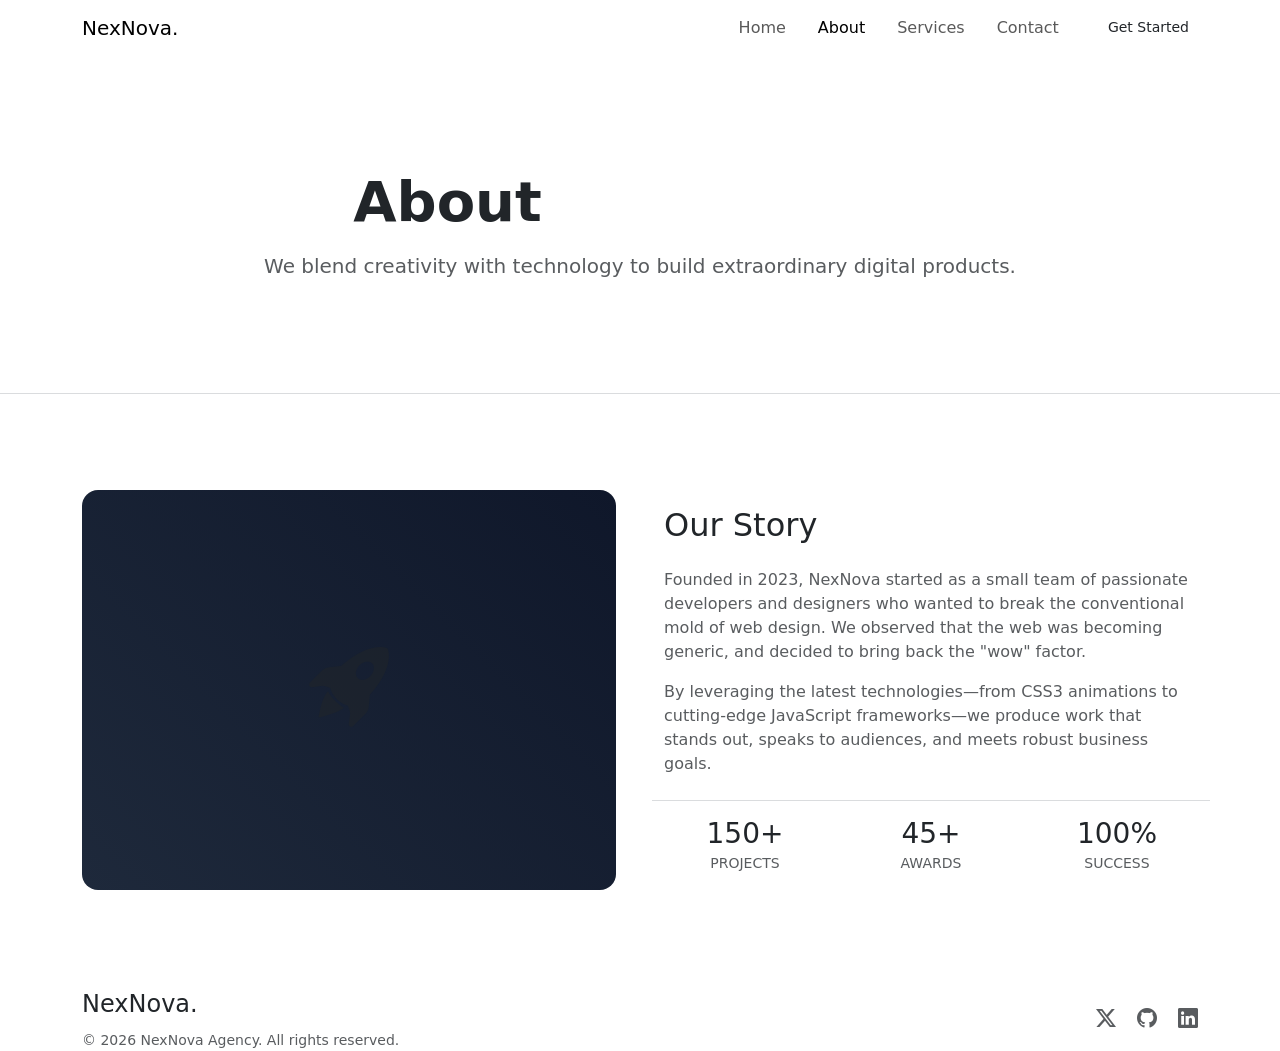
==== about.html @ f2916a29 "Add files via upload" ====
<!DOCTYPE html>
<html lang="en">

<head>
    <meta charset="UTF-8">
    <meta name="viewport" content="width=device-width, initial-scale=1.0">
    <title>About Us | NexNova</title>
    <meta name="description" content="Learn more about our mission and team at NexNova.">
    <!-- Bootstrap CSS -->
    <link href="https://cdn.jsdelivr.net/npm/bootstrap@5.3.0/dist/css/bootstrap.min.css" rel="stylesheet">
    <!-- Bootstrap Icons -->
    <link rel="stylesheet" href="https://cdn.jsdelivr.net/npm/bootstrap-icons@1.11.1/font/bootstrap-icons.css">
    <!-- Custom CSS -->
    <link rel="stylesheet" href="css/style.css">
</head>

<body>

    <!-- Navbar -->
    <nav class="navbar navbar-expand-lg fixed-top navbar-glass">
        <div class="container">
            <a class="navbar-brand" href="index.html">NexNova.</a>
            <button class="navbar-toggler" type="button" data-bs-toggle="collapse" data-bs-target="#navbarNav"
                aria-controls="navbarNav" aria-expanded="false" aria-label="Toggle navigation">
                <span class="navbar-toggler-icon"></span>
            </button>
            <div class="collapse navbar-collapse justify-content-end" id="navbarNav">
                <ul class="navbar-nav gap-3">
                    <li class="nav-item">
                        <a class="nav-link" href="index.html">Home</a>
                    </li>
                    <li class="nav-item">
                        <a class="nav-link active" aria-current="page" href="about.html">About</a>
                    </li>
                    <li class="nav-item">
                        <a class="nav-link" href="services.html">Services</a>
                    </li>
                    <li class="nav-item">
                        <a class="nav-link" href="contact.html">Contact</a>
                    </li>
                    <li class="nav-item ms-lg-3">
                        <a href="contact.html" class="btn btn-gradient btn-sm mt-1">Get Started</a>
                    </li>
                </ul>
            </div>
        </div>
    </nav>

    <!-- Page Header -->
    <section class="py-5 mt-5 border-bottom border-secondary border-opacity-25"
        style="background: rgba(255,255,255,0.02)">
        <div class="container py-5 mt-4 text-center anim-fade-up">
            <h1 class="display-4 brand-font fw-bold">About <span class="text-primary"
                    style="background: var(--gradient-main); -webkit-background-clip: text; -webkit-text-fill-color: transparent;">Our
                    Agency</span></h1>
            <p class="lead text-muted max-w-75 mx-auto mt-3">We blend creativity with technology to build extraordinary
                digital products.</p>
        </div>
    </section>

    <!-- Story Section -->
    <section class="py-5 my-5">
        <div class="container">
            <div class="row align-items-center g-5">
                <div class="col-lg-6 anim-fade-in">
                    <!-- Placeholder using a generated aesthetic styling, no actual image needed since it's a structural demo, but using a div block -->
                    <div class="rounded-4 overflow-hidden position-relative"
                        style="height: 400px; background: linear-gradient(45deg, #1e293b, #0f172a); border: 1px solid var(--glass-border);">
                        <div class="position-absolute top-50 start-50 translate-middle text-center w-100">
                            <i class="bi bi-rocket-takeoff-fill display-1"
                                style="color: var(--accent-1); opacity: 0.5;"></i>
                        </div>
                    </div>
                </div>
                <div class="col-lg-6 anim-fade-up delay-200">
                    <h2 class="brand-font mb-4">Our Story</h2>
                    <p class="text-muted">Founded in 2023, NexNova started as a small team of passionate developers and
                        designers who wanted to break the conventional mold of web design. We observed that the web was
                        becoming generic, and decided to bring back the "wow" factor.</p>
                    <p class="text-muted">By leveraging the latest technologies—from CSS3 animations to cutting-edge
                        JavaScript frameworks—we produce work that stands out, speaks to audiences, and meets robust
                        business goals.</p>

                    <div class="row text-center mt-4 pt-3 border-top border-secondary border-opacity-25">
                        <div class="col-4">
                            <h3 class="mb-0 brand-font">150+</h3>
                            <small class="text-muted text-uppercase">Projects</small>
                        </div>
                        <div class="col-4">
                            <h3 class="mb-0 brand-font">45+</h3>
                            <small class="text-muted text-uppercase">Awards</small>
                        </div>
                        <div class="col-4">
                            <h3 class="mb-0 brand-font">100%</h3>
                            <small class="text-muted text-uppercase">Success</small>
                        </div>
                    </div>
                </div>
            </div>
        </div>
    </section>

    <!-- Footer -->
    <footer class="footer-glass text-center text-md-start mt-auto">
        <div class="container">
            <div class="row align-items-center">
                <div class="col-md-6 mb-3 mb-md-0">
                    <div class="navbar-brand fs-4 mb-2">NexNova.</div>
                    <p class="text-muted small mb-0">&copy; 2026 NexNova Agency. All rights reserved.</p>
                </div>
                <div class="col-md-6 text-md-end">
                    <a href="#" class="text-muted me-3 text-decoration-none fs-5"><i class="bi bi-twitter-x"></i></a>
                    <a href="#" class="text-muted me-3 text-decoration-none fs-5"><i class="bi bi-github"></i></a>
                    <a href="#" class="text-muted text-decoration-none fs-5"><i class="bi bi-linkedin"></i></a>
                </div>
            </div>
        </div>
    </footer>

    <!-- Bootstrap Bundle with Popper -->
    <script src="https://cdn.jsdelivr.net/npm/bootstrap@5.3.0/dist/js/bootstrap.bundle.min.js"></script>
    <!-- Custom JS -->
    <script src="js/script.js"></script>
</body>

</html>
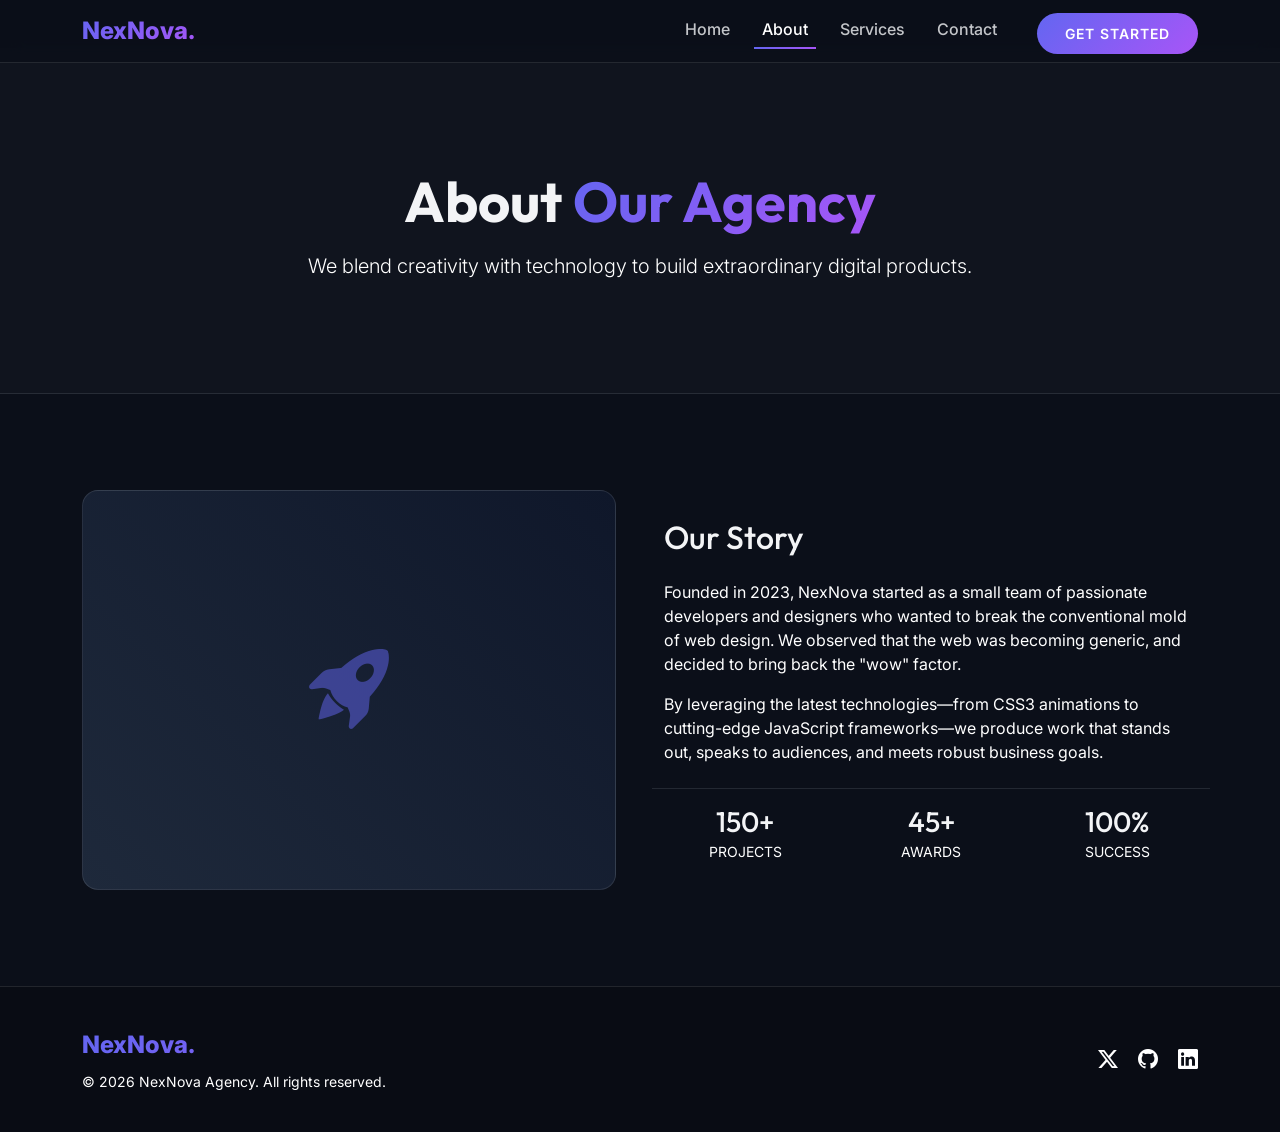
==== commit ecd195bc: "Refactor paths for CSS and JS files Updated stylesheet and script paths to remove 'css/' prefix." ====
--- a/about.html
+++ b/about.html
@@ -11,7 +11,7 @@
     <!-- Bootstrap Icons -->
     <link rel="stylesheet" href="https://cdn.jsdelivr.net/npm/bootstrap-icons@1.11.1/font/bootstrap-icons.css">
     <!-- Custom CSS -->
-    <link rel="stylesheet" href="css/style.css">
+    <link rel="stylesheet" href="style.css">
 </head>
 
 <body>
@@ -120,7 +120,7 @@
     <!-- Bootstrap Bundle with Popper -->
     <script src="https://cdn.jsdelivr.net/npm/bootstrap@5.3.0/dist/js/bootstrap.bundle.min.js"></script>
     <!-- Custom JS -->
-    <script src="js/script.js"></script>
+    <script src="script.js"></script>
 </body>
 
-</html>+</html>
--- a/style.css
+++ b/style.css
@@ -0,0 +1,280 @@
+@import url('https://fonts.googleapis.com/css2?family=Inter:wght@300;400;600&family=Outfit:wght@400;600;800&display=swap');
+
+:root {
+  --bg-color: #0B0F19;
+  /* Deep dark blue */
+  --text-primary: #F3F4F6;
+  --text-muted: #9CA3AF;
+  --accent-1: #6366F1;
+  /* Indigo */
+  --accent-2: #A855F7;
+  /* Purple */
+  --card-bg: rgba(255, 255, 255, 0.03);
+  --glass-border: rgba(255, 255, 255, 0.1);
+  --gradient-main: linear-gradient(135deg, var(--accent-1), var(--accent-2));
+}
+
+body {
+  font-family: 'Inter', sans-serif;
+  background-color: var(--bg-color);
+  color: var(--text-primary);
+  overflow-x: hidden;
+  margin: 0;
+}
+
+h1,
+h2,
+h3,
+h4,
+h5,
+h6,
+.brand-font {
+  font-family: 'Outfit', sans-serif;
+}
+
+p,
+.text-muted {
+  color: #FFFFFF !important;
+}
+
+
+/* Glassmorphism Navbar */
+.navbar-glass {
+  background: rgba(11, 15, 25, 0.7) !important;
+  backdrop-filter: blur(12px);
+  -webkit-backdrop-filter: blur(12px);
+  border-bottom: 1px solid var(--glass-border);
+  transition: all 0.3s ease;
+}
+
+.navbar-brand {
+  font-weight: 800;
+  font-size: 1.5rem;
+  background: var(--gradient-main);
+  -webkit-background-clip: text;
+  -webkit-text-fill-color: transparent;
+  background-clip: text;
+}
+
+.nav-link {
+  color: var(--text-primary) !important;
+  opacity: 0.8;
+  font-weight: 500;
+  transition: opacity 0.3s ease, color 0.3s ease;
+  position: relative;
+}
+
+.nav-link:hover,
+.nav-link.active {
+  opacity: 1;
+  color: #fff !important;
+}
+
+.nav-link::after {
+  content: '';
+  position: absolute;
+  width: 0;
+  height: 2px;
+  bottom: 0;
+  left: 0;
+  background: var(--gradient-main);
+  transition: width 0.3s ease;
+}
+
+.nav-link:hover::after,
+.nav-link.active::after {
+  width: 100%;
+}
+
+/* Custom Buttons */
+.btn-gradient {
+  background: var(--gradient-main);
+  border: none;
+  border-radius: 50px;
+  color: white;
+  padding: 10px 28px;
+  font-weight: 600;
+  transition: transform 0.3s ease, box-shadow 0.3s ease;
+  text-transform: uppercase;
+  letter-spacing: 1px;
+}
+
+.btn-gradient:hover {
+  transform: translateY(-3px);
+  box-shadow: 0 10px 20px rgba(168, 85, 247, 0.4);
+  color: white;
+}
+
+.btn-outline-glass {
+  background: transparent;
+  border: 1px solid var(--glass-border);
+  border-radius: 50px;
+  color: white;
+  padding: 10px 28px;
+  font-weight: 600;
+  transition: all 0.3s ease;
+}
+
+.btn-outline-glass:hover {
+  background: rgba(255, 255, 255, 0.1);
+  color: white;
+  transform: translateY(-3px);
+}
+
+/* Hero Section */
+.hero-wrapper {
+  position: relative;
+  min-height: 100vh;
+  display: flex;
+  align-items: center;
+  overflow: hidden;
+  padding-top: 80px;
+}
+
+.hero-glow-1,
+.hero-glow-2 {
+  position: absolute;
+  width: 500px;
+  height: 500px;
+  border-radius: 50%;
+  filter: blur(100px);
+  z-index: -1;
+  opacity: 0.5;
+}
+
+.hero-glow-1 {
+  top: -100px;
+  left: -100px;
+  background: rgba(99, 102, 241, 0.3);
+}
+
+.hero-glow-2 {
+  bottom: -100px;
+  right: -100px;
+  background: rgba(168, 85, 247, 0.3);
+}
+
+.hero-title {
+  font-size: 4rem;
+  font-weight: 800;
+  line-height: 1.1;
+  margin-bottom: 20px;
+}
+
+.hero-title span {
+  background: var(--gradient-main);
+  -webkit-background-clip: text;
+  -webkit-text-fill-color: transparent;
+}
+
+/* Glass Card */
+.glass-card {
+  background: var(--card-bg);
+  backdrop-filter: blur(10px);
+  border: 1px solid var(--glass-border);
+  border-radius: 20px;
+  padding: 30px;
+  transition: transform 0.4s ease, box-shadow 0.4s ease, border-color 0.4s ease;
+}
+
+.glass-card:hover {
+  transform: translateY(-10px);
+  box-shadow: 0 20px 40px rgba(0, 0, 0, 0.3);
+  border-color: rgba(255, 255, 255, 0.3);
+}
+
+.card-icon-wrapper {
+  width: 60px;
+  height: 60px;
+  border-radius: 15px;
+  background: var(--gradient-main);
+  display: flex;
+  align-items: center;
+  justify-content: center;
+  font-size: 1.5rem;
+  color: white;
+  margin-bottom: 20px;
+}
+
+/* Forms */
+.glass-input {
+  background: rgba(255, 255, 255, 0.05);
+  border: 1px solid var(--glass-border);
+  color: white;
+  border-radius: 10px;
+  padding: 12px 20px;
+}
+
+.glass-input:focus {
+  background: rgba(255, 255, 255, 0.1);
+  border-color: var(--accent-1);
+  color: white;
+  box-shadow: 0 0 0 0.25rem rgba(99, 102, 241, 0.25);
+}
+
+.glass-input::placeholder {
+  color: var(--text-muted);
+}
+
+/* Animations Classes (Triggered by JS) */
+.anim-fade-up {
+  opacity: 0;
+  transform: translateY(40px);
+  transition: opacity 0.8s ease-out, transform 0.8s ease-out;
+}
+
+.anim-fade-up.active {
+  opacity: 1;
+  transform: translateY(0);
+}
+
+.anim-fade-in {
+  opacity: 0;
+  transition: opacity 1s ease-out;
+}
+
+.anim-fade-in.active {
+  opacity: 1;
+}
+
+.delay-100 {
+  transition-delay: 100ms;
+}
+
+.delay-200 {
+  transition-delay: 200ms;
+}
+
+.delay-300 {
+  transition-delay: 300ms;
+}
+
+.delay-400 {
+  transition-delay: 400ms;
+}
+
+/* Footers */
+.footer-glass {
+  background: rgba(0, 0, 0, 0.2);
+  border-top: 1px solid var(--glass-border);
+  padding: 40px 0;
+  margin-top: 60px;
+}
+
+/* Custom Scrollbar */
+::-webkit-scrollbar {
+  width: 10px;
+}
+
+::-webkit-scrollbar-track {
+  background: var(--bg-color);
+}
+
+::-webkit-scrollbar-thumb {
+  background: rgba(255, 255, 255, 0.2);
+  border-radius: 10px;
+}
+
+::-webkit-scrollbar-thumb:hover {
+  background: rgba(255, 255, 255, 0.4);
+}
